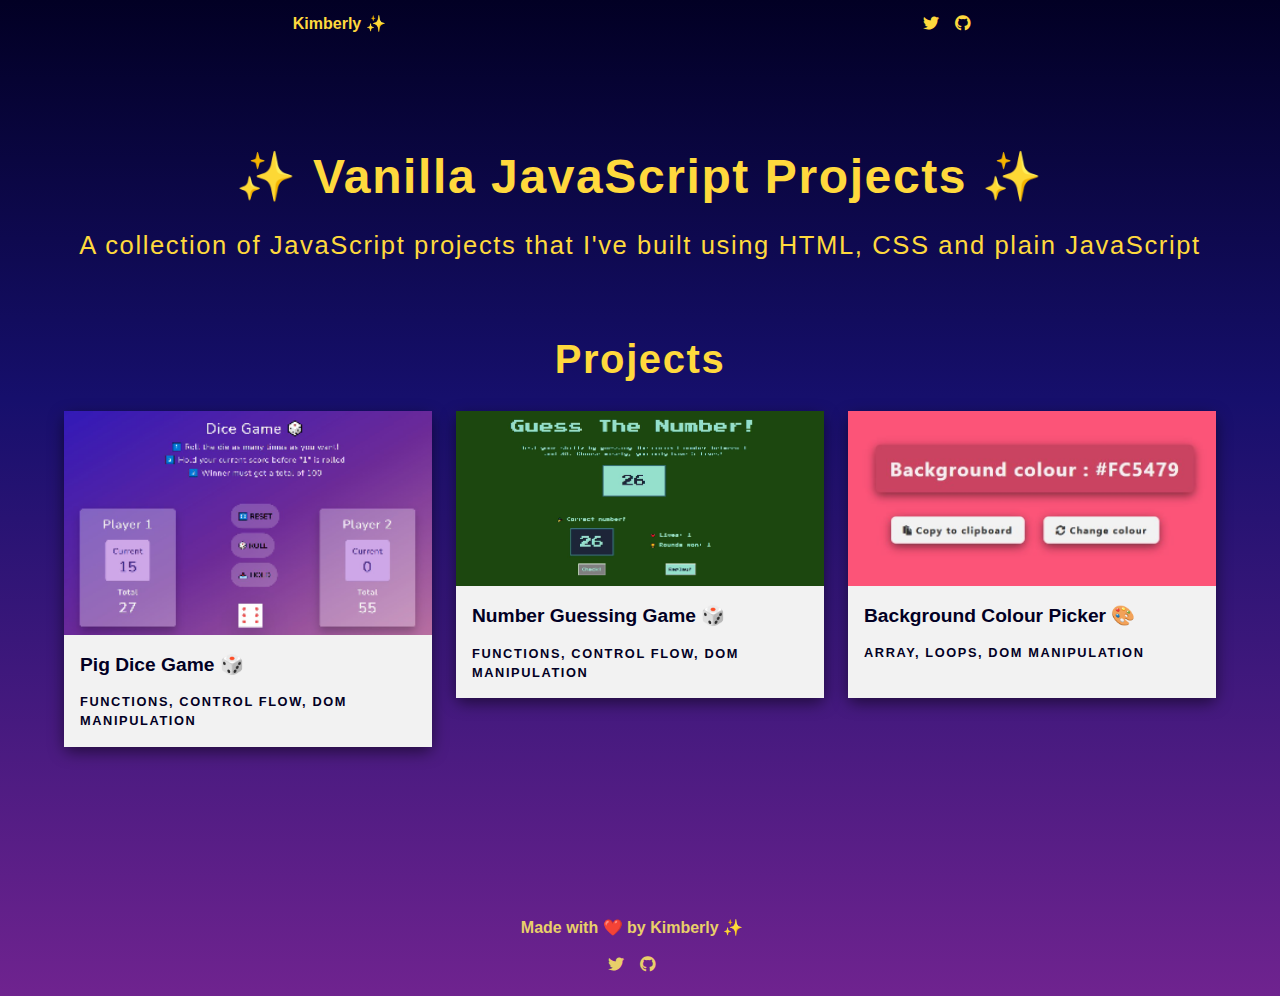
==== index.html @ 95ed599a "Update nav bar" ====
<!DOCTYPE html>
<html lang="en">
  <head>
    <meta charset="UTF-8" />
    <meta
      name="viewport"
      content="width=device-width, initial-scale=1.0, maximum-scale=1, user-scalable=no"
    />
    <meta name="mobile-web-app-capable" content="yes" />
    <meta name="apple-mobile-web-app-capable" content="yes" />
    <meta
      name="apple-mobile-web-app-status-bar-style"
      content="black-translucent"
    />
    <meta property="og:title" content="Vanilla JavaScript Projects ✨" />
    <meta
      property="og:description"
      content="A collection of JavaScript projects that I've built using HTML, CSS and plain JavaScript"
    />
    <meta property="og:url" content="https://vanillajs-only.netlify.app/" />
    <meta property="og:image" content="" />
    <meta property="og:type" content="website" />
    <meta property="og:site_name" content="Vanilla JavaScript Projects" />
    <meta name="twitter:card" content="summary" />
    <meta name="twitter:site" content="@kimberlywanst" />
    <meta name="twitter:creator" content="@kimberlywanst" />
    <link
      rel="apple-touch-icon"
      sizes="180x180"
      href="../00-assets/images/favicon/apple-touch-icon.png"
    />
    <link
      rel="icon"
      type="image/png"
      sizes="32x32"
      href="../00-assets/images/favicon/favicon-32x32.png"
    />
    <link
      rel="icon"
      type="image/png"
      sizes="16x16"
      href="../00-assets/images/favicon/favicon-16x16.png"
    />
    <link rel="stylesheet" href="00-assets/style.css" />
    <link
      rel="stylesheet"
      href="https://cdnjs.cloudflare.com/ajax/libs/font-awesome/5.15.1/css/all.min.css"
    />
    <title>Vanilla JavaScript Projects</title>
  </head>
  <body>
    <header>
      <nav>
        <ul class="nav-left">
          <li>
            Kimberly
            <span role="img" aria-label="sparkles">✨</span>
          </li>
        </ul>
        <ul class="nav-right">
          <li>
            <a href="https://twitter.com/kimberlywanst" target="_blank"
              ><span class="fab fa-twitter" aria-hidden="true"></span
            ></a>
          </li>
          <li>
            <a href="https://github.com/kimberlywanst" target="_blank"
              ><span class="fab fa-github" aria-hidden="true"></span
            ></a>
          </li>
        </ul>
      </nav>
    </header>

    <main>
      <section>
        <h1>✨ Vanilla JavaScript Projects ✨</h1>
        <p>
          A collection of JavaScript projects that I've built using HTML, CSS
          and plain JavaScript
        </p>
      </section>

      <section>
        <h2>Projects</h2>
        <ul class="project-list">
          <li class="project-item">
            <a href="/05-pig-dice-game/">
              <figure>
                <img
                  src="00-assets/images/projects/05-pig-dice-game.png"
                  alt="Pig Dice Game"
                />
                <figcaption>
                  <div class="project-item-title">Pig Dice Game 🎲</div>
                  <div class="project-item-content">
                    Functions, control flow, DOM manipulation
                  </div>
                </figcaption>
              </figure>
            </a>
          </li>

          <li class="project-item">
            <a href="02-number-guessing-game/">
              <figure>
                <img
                  src="00-assets/images/projects/02-number-guessing-game.png"
                  alt="Number Guessing Game"
                />
                <figcaption>
                  <div class="project-item-title">Number Guessing Game 🎲</div>
                  <div class="project-item-content">
                    Functions, control flow, DOM manipulation
                  </div>
                </figcaption>
              </figure>
            </a>
          </li>

          <li class="project-item">
            <a href="/01-background-colour-picker/">
              <figure>
                <img
                  src="00-assets/images/projects/01-background-colour-picker.png"
                  alt="Background Colour Picker"
                />
                <figcaption>
                  <div class="project-item-title">
                    Background Colour Picker 🎨
                  </div>
                  <div class="project-item-content">
                    Array, loops, DOM manipulation
                  </div>
                </figcaption>
              </figure>
            </a>
          </li>
        </ul>
      </section>
    </main>

    <footer>
      <nav>
        <ul class="about">
          <li>
            Made with <span role="img" aria-label="heart">❤️</span> by Kimberly
            <span role="img" aria-label="sparkles">✨</span>
          </li>
        </ul>
        <ul class="social">
          <li>
            <a href="https://twitter.com/kimberlywanst" target="_blank"
              ><span class="fab fa-twitter" aria-hidden="true"></span
            ></a>
          </li>
          <li>
            <a href="https://github.com/kimberlywanst" target="_blank"
              ><span class="fab fa-github" aria-hidden="true"></span
            ></a>
          </li>
        </ul>
      </nav>
    </footer>
  </body>
</html>
---- 00-assets/style.css ----
* {
  margin: 0;
  padding: 0;
  box-sizing: border-box;
}

body {
  /* Set 1rem = 10px */
  font-size: 62.5%;
  font-family: "Segoe UI", Tahoma, Geneva, Verdana, sans-serif;
  background: rgb(2, 0, 36);
  background: linear-gradient(
    180deg,
    rgba(2, 0, 36, 1) 0%,
    rgba(22, 15, 108, 1) 40%,
    rgba(111, 35, 143, 1) 100%
  );
  color: #ffd93d;
  line-height: 1.5;
  padding: 0 2rem;
}

ul {
  list-style: none;
}

a {
  color: #ffd93d;
  text-decoration: none;
}

h1,
h2,
p {
  text-align: center;
  letter-spacing: 0.1rem;
  line-height: 1;
  padding-bottom: 2rem;
}

h1 {
  font-size: 3rem;
}

h2 {
  font-size: 2.5rem;
}

p {
  font-size: 1.6rem;
}

/*
=========
 Main
=========
*/

main {
  min-height: calc(100vh - 3rem);
  display: flex;
  flex-direction: column;
  justify-content: center;
  align-items: center;
  flex-grow: 1;
  padding: 4.5rem 0;
}

main section {
  padding: 0 2rem;
  margin-bottom: 3rem;
}

main .project-list {
  width: 90vw;
  max-width: 1170px;
  display: grid;
  grid-template-columns: repeat(auto-fill, minmax(300px, 1fr));
  grid-gap: 1.5rem;
}

main .project-item figure {
  border-radius: 0.5rem;
  box-shadow: 0 5px 15px rgba(0, 0, 0, 0.5);
  transition: all 0.3s linear;
}

main .project-item a:hover figure {
  transform: scale(1.05);
}

main .project-item img {
  display: block;
  object-fit: fit;
  width: 100%;
  height: 100%;
}

main .project-item figcaption {
  min-height: 7rem;
  background: #f2f2f2;
  color: #020024;
  padding: 1rem;
}

main .project-item .project-item-title {
  font-size: 1.2rem;
  font-weight: 700;
  padding-bottom: 0.8rem;
}

main .project-item .project-item-content {
  font-size: 0.8rem;
  font-weight: 600;
  text-transform: uppercase;
  letter-spacing: 0.1rem;
}

/*
=================
 Header & footer
=================
*/

nav {
  font-family: "Segoe UI", Tahoma, Geneva, Verdana, sans-serif;
  background: var(--background-color);
  height: 3rem;
  align-items: center;
  padding: 1rem 0;
}

nav li {
  color: var(--font-color);
  font-size: 1rem;
  font-weight: 700;
  margin-right: 1rem;
}

nav li a:hover {
  opacity: 0.8;
}

header nav {
  align-items: center;
  display: flex;
  justify-content: space-around;
}

header nav ul {
  display: flex;
  /* justify-content: space-around; */
}

footer nav {
  height: 6rem;
  display: flex;
  flex-direction: column;
}

footer nav .about,
footer nav .social {
  display: flex;
  padding-bottom: 0.8rem;
}

footer nav .about,
footer nav .social a {
  color: #e9cf69;
}

@media screen and (max-width: 900px) {
  nav {
    justify-content: space-between;
    padding: 0 1rem;
  }
}

@media screen and (max-width: 600px) {
  h1 {
    font-size: 2.5rem;
  }

  h2 {
    font-size: 2rem;
  }

  p {
    font-size: 1.5rem;
  }

  nav {
    padding: 0;
  }

  footer nav {
    flex-direction: column;
    padding-bottom: 1rem;
  }
}
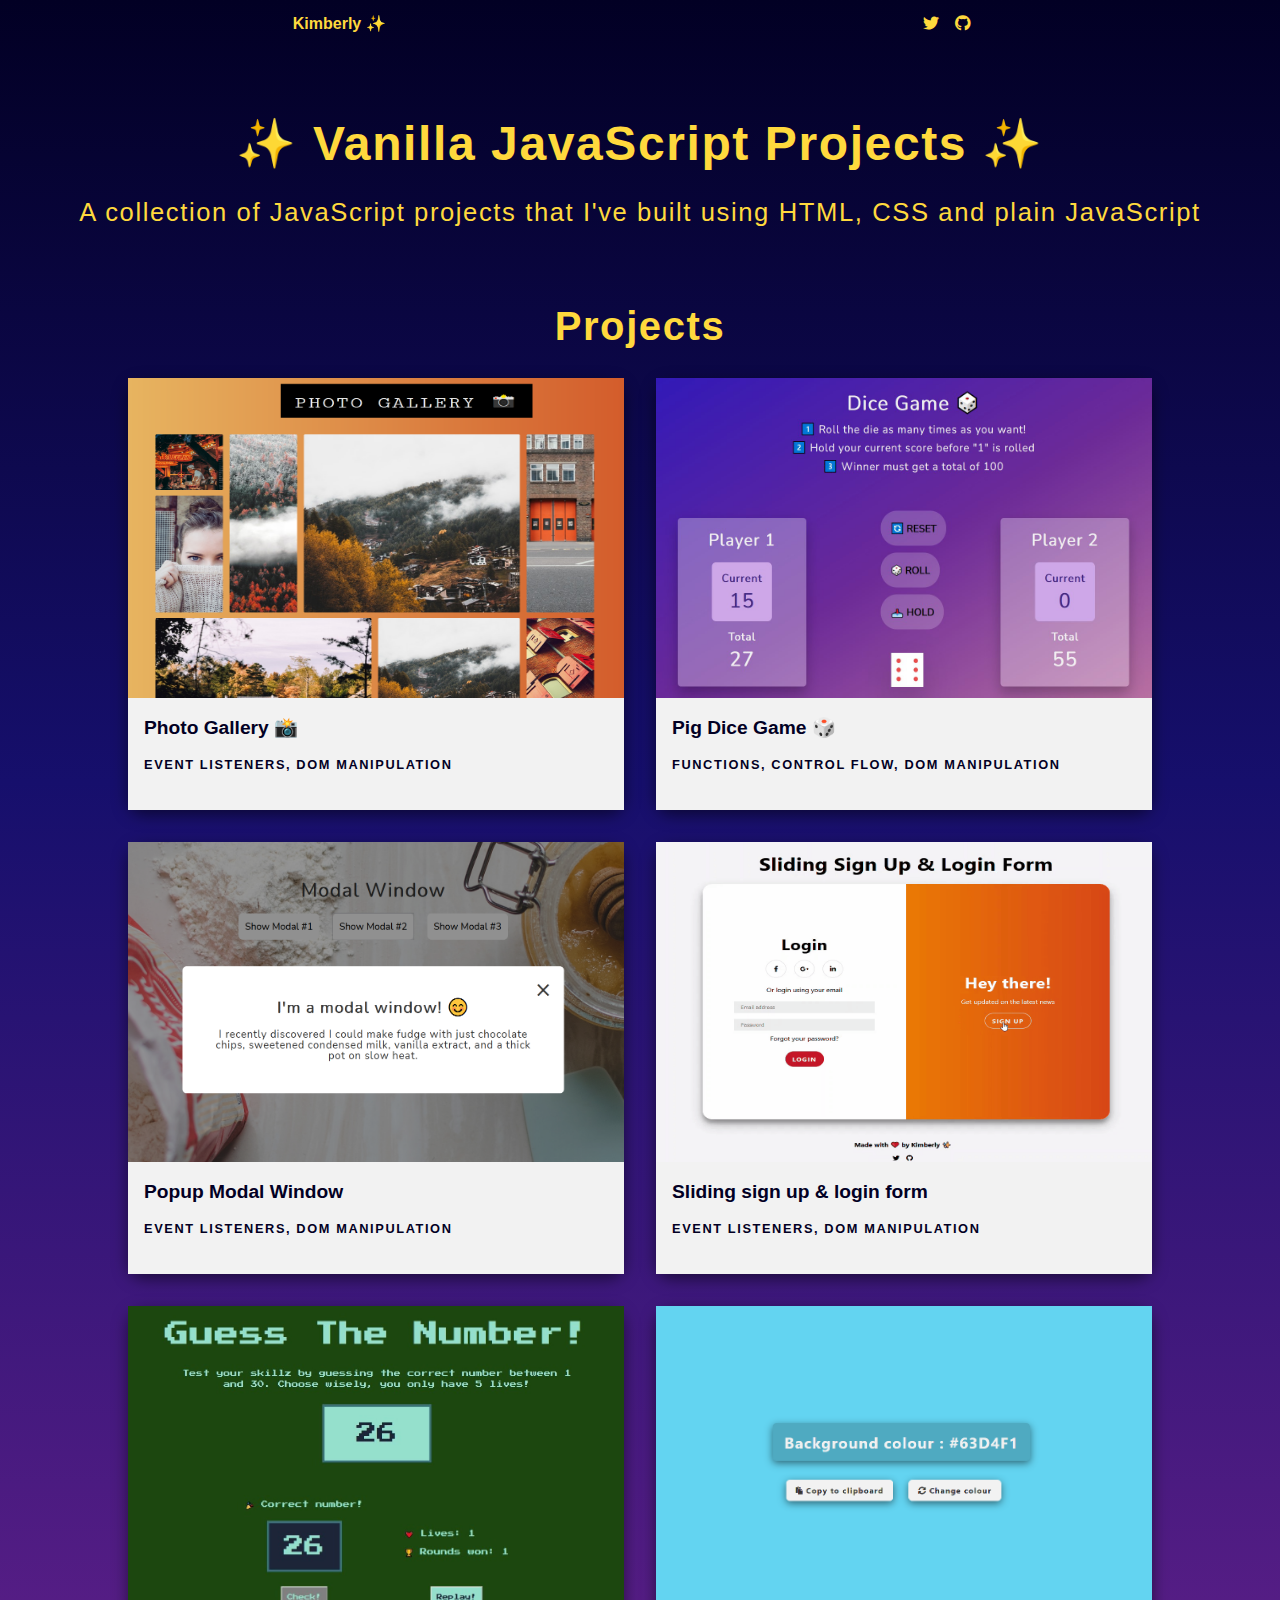
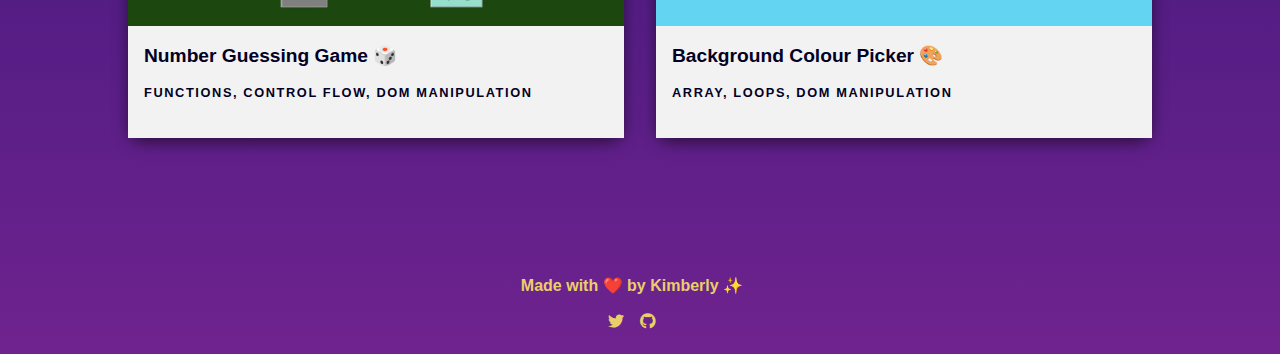
==== commit b1e9d444: "Add projects to showcase ✨" ====
--- a/index.html
+++ b/index.html
@@ -85,10 +85,27 @@
         <h2>Projects</h2>
         <ul class="project-list">
           <li class="project-item">
+            <a href="/06-photo-gallery/">
+              <figure>
+                <img
+                  src="00-assets/images/projects/markdown/06-photo-gallery.png"
+                  alt="Photo Gallery"
+                />
+                <figcaption>
+                  <div class="project-item-title">Photo Gallery 📸</div>
+                  <div class="project-item-content">
+                    Event listeners, DOM manipulation
+                  </div>
+                </figcaption>
+              </figure>
+            </a>
+          </li>
+
+          <li class="project-item">
             <a href="/05-pig-dice-game/">
               <figure>
                 <img
-                  src="00-assets/images/projects/05-pig-dice-game.png"
+                  src="00-assets/images/projects/markdown/05-pig-dice-game.png"
                   alt="Pig Dice Game"
                 />
                 <figcaption>
@@ -102,10 +119,46 @@
           </li>
 
           <li class="project-item">
+            <a href="/04-popup-modal-window">
+              <figure>
+                <img
+                  src="00-assets/images/projects/markdown/04-popup-modal-window.png"
+                  alt="Popup modal window"
+                />
+                <figcaption>
+                  <div class="project-item-title">Popup Modal Window</div>
+                  <div class="project-item-content">
+                    Event listeners, DOM manipulation
+                  </div>
+                </figcaption>
+              </figure>
+            </a>
+          </li>
+
+          <li class="project-item">
+            <a href="/03-sliding-sign-up-login-form">
+              <figure>
+                <img
+                  src="00-assets/images/projects/markdown/03-sliding-sign-up-login-form.gif"
+                  alt="Sliding Dual Form"
+                />
+                <figcaption>
+                  <div class="project-item-title">
+                    Sliding sign up & login form
+                  </div>
+                  <div class="project-item-content">
+                    Event listeners, DOM manipulation
+                  </div>
+                </figcaption>
+              </figure>
+            </a>
+          </li>
+
+          <li class="project-item">
             <a href="02-number-guessing-game/">
               <figure>
                 <img
-                  src="00-assets/images/projects/02-number-guessing-game.png"
+                  src="00-assets/images/projects/markdown/02-number-guessing-game.jpg"
                   alt="Number Guessing Game"
                 />
                 <figcaption>
@@ -122,7 +175,7 @@
             <a href="/01-background-colour-picker/">
               <figure>
                 <img
-                  src="00-assets/images/projects/01-background-colour-picker.png"
+                  src="00-assets/images/projects/markdown/01-background-colour-picker.png"
                   alt="Background Colour Picker"
                 />
                 <figcaption>
--- a/00-assets/style.css
+++ b/00-assets/style.css
@@ -57,7 +57,7 @@
 */
 
 main {
-  min-height: calc(100vh - 3rem);
+  min-height: calc(100vh - 10rem);
   display: flex;
   flex-direction: column;
   justify-content: center;
@@ -72,15 +72,18 @@
 }
 
 main .project-list {
-  width: 90vw;
-  max-width: 1170px;
+  width: 80vw;
+  max-width: 120rem;
   display: grid;
-  grid-template-columns: repeat(auto-fill, minmax(300px, 1fr));
-  grid-gap: 1.5rem;
+  grid-template-columns: repeat(auto-fit, minmax(25rem, 1fr));
+  /* grid-auto-rows: 30rem; */
+  grid-gap: 2rem;
 }
 
 main .project-item figure {
-  border-radius: 0.5rem;
+  display: grid;
+  grid-template-rows: 20rem 1fr;
+  border-radius: 1rem;
   box-shadow: 0 5px 15px rgba(0, 0, 0, 0.5);
   transition: all 0.3s linear;
 }
@@ -149,7 +152,6 @@
 
 header nav ul {
   display: flex;
-  /* justify-content: space-around; */
 }
 
 footer nav {
@@ -174,6 +176,10 @@
     justify-content: space-between;
     padding: 0 1rem;
   }
+
+  main .project-list {
+    width: 90vw;
+  }
 }
 
 @media screen and (max-width: 600px) {
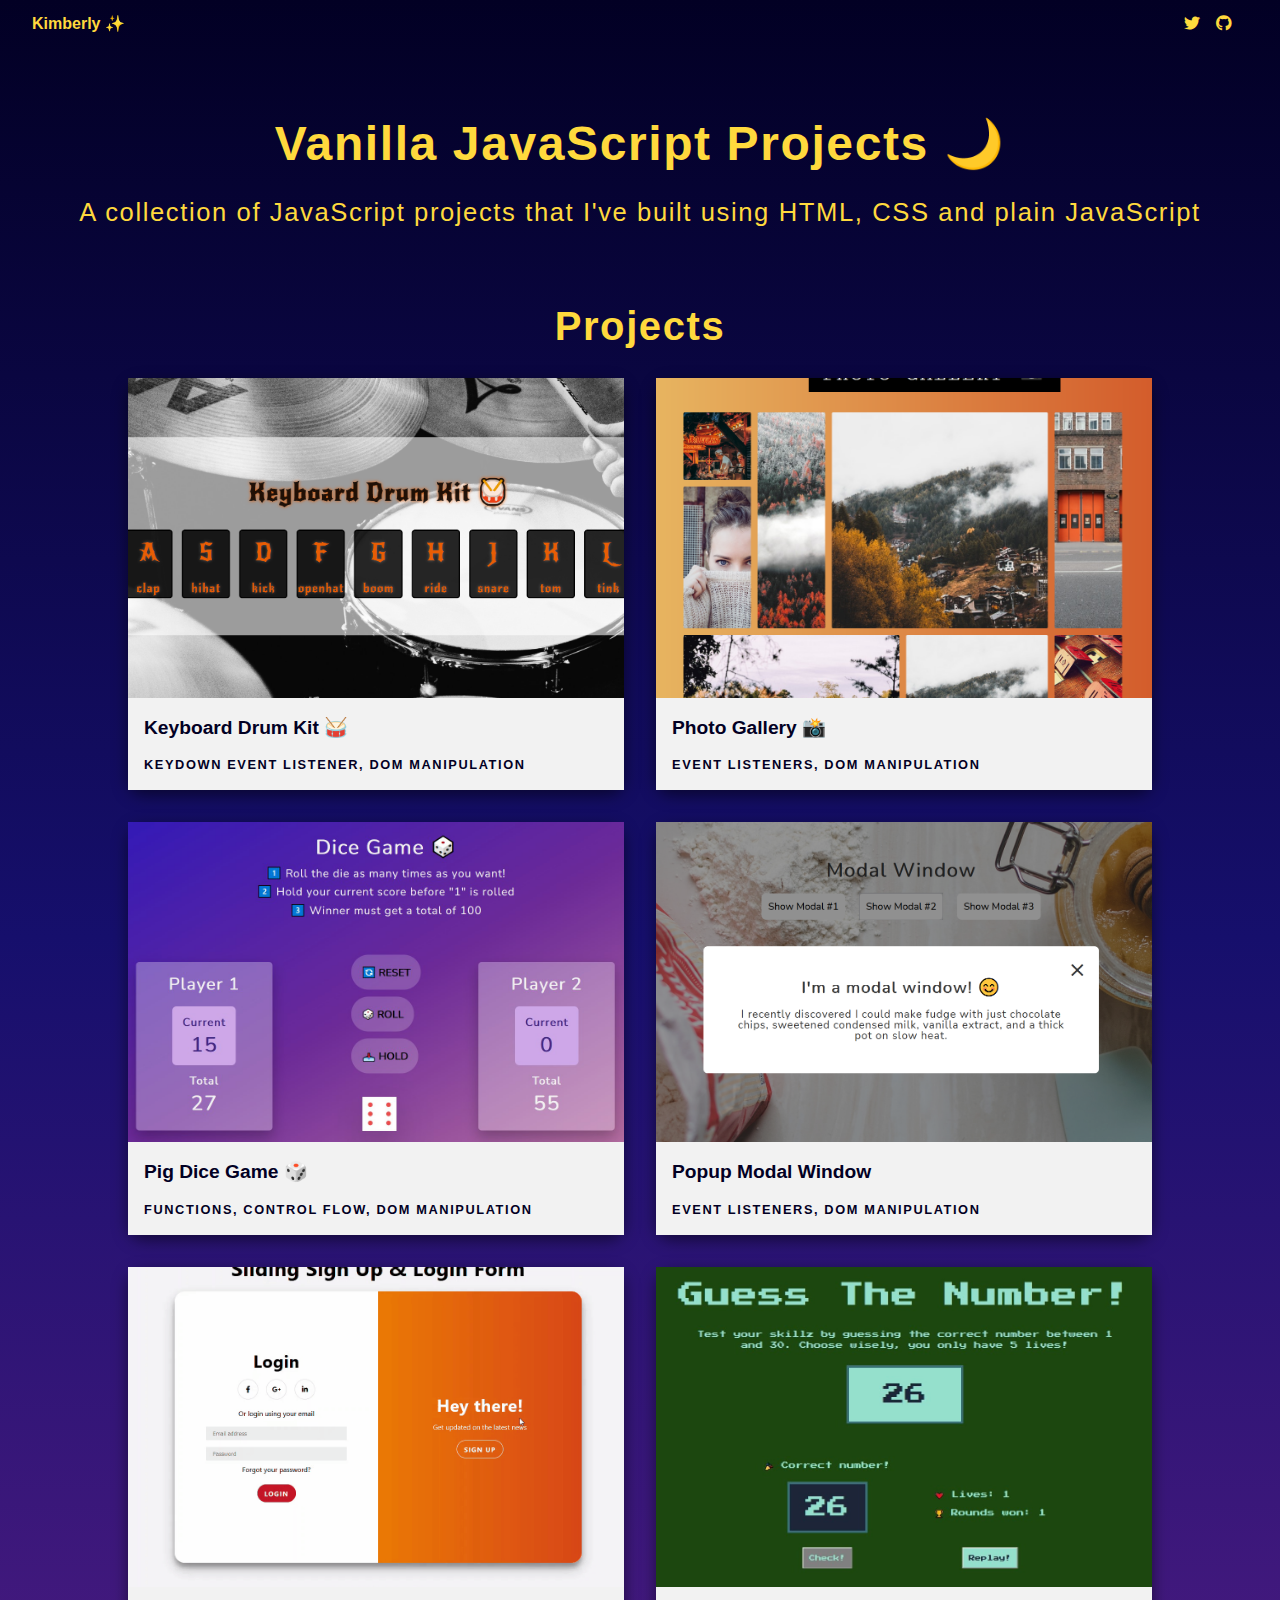
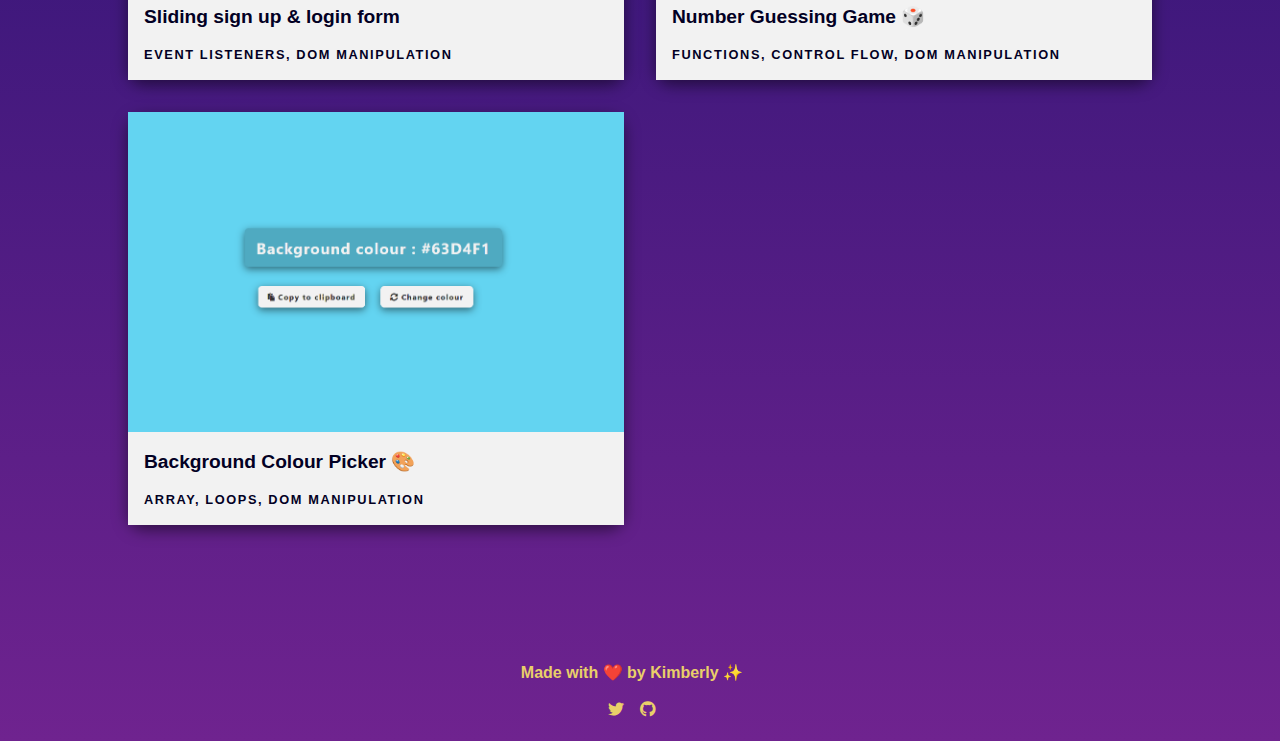
==== commit 3c076b9c: "Update grid layout for mobile" ====
--- a/index.html
+++ b/index.html
@@ -74,7 +74,7 @@
 
     <main>
       <section>
-        <h1>✨ Vanilla JavaScript Projects ✨</h1>
+        <h1>Vanilla JavaScript Projects 🌙</h1>
         <p>
           A collection of JavaScript projects that I've built using HTML, CSS
           and plain JavaScript
@@ -85,6 +85,23 @@
         <h2>Projects</h2>
         <ul class="project-list">
           <li class="project-item">
+            <a href="/07-keyboard-drum-kit/">
+              <figure>
+                <img
+                  src="00-assets/images/projects/markdown/07-keyboard-drum-kit.png"
+                  alt="Keyboard Drum Kit"
+                />
+                <figcaption>
+                  <div class="project-item-title">Keyboard Drum Kit 🥁</div>
+                  <div class="project-item-content">
+                    Keydown event listener, DOM manipulation
+                  </div>
+                </figcaption>
+              </figure>
+            </a>
+          </li>
+
+          <li class="project-item">
             <a href="/06-photo-gallery/">
               <figure>
                 <img
--- a/00-assets/style.css
+++ b/00-assets/style.css
@@ -75,8 +75,8 @@
   width: 80vw;
   max-width: 120rem;
   display: grid;
-  grid-template-columns: repeat(auto-fit, minmax(25rem, 1fr));
-  /* grid-auto-rows: 30rem; */
+  grid-template-columns: repeat(auto-fit, minmax(min(23rem, 100%), 1fr));
+  grid-template-rows: repeat(auto-fill, minmax(min(20rem, 100%), 1fr));
   grid-gap: 2rem;
 }
 
@@ -94,13 +94,13 @@
 
 main .project-item img {
   display: block;
-  object-fit: fit;
+  object-fit: cover;
   width: 100%;
   height: 100%;
 }
 
 main .project-item figcaption {
-  min-height: 7rem;
+  /* min-height: 7rem; */
   background: #f2f2f2;
   color: #020024;
   padding: 1rem;
@@ -147,7 +147,7 @@
 header nav {
   align-items: center;
   display: flex;
-  justify-content: space-around;
+  justify-content: space-between;
 }
 
 header nav ul {
@@ -174,28 +174,40 @@
 @media screen and (max-width: 900px) {
   nav {
     justify-content: space-between;
+    padding: 1rem 0 2rem;
+  }
+
+  main {
     padding: 0 1rem;
   }
 
+  main section {
+    padding: 0;
+    margin-bottom: 1.5rem;
+  }
+
+  main .project-list {
+    grid-template-columns: repeat(auto-fit, minmax(min(18rem, 100%), 1fr));
+    grid-template-rows: repeat(auto-fill, minmax(min(8rem, 100%), 1fr));
+  }
+}
+
+@media screen and (max-width: 600px) {
   main .project-list {
     width: 90vw;
   }
-}
-
-@media screen and (max-width: 600px) {
+
   h1 {
-    font-size: 2.5rem;
+    font-size: 2rem;
   }
 
   h2 {
-    font-size: 2rem;
+    font-size: 1.8rem;
   }
 
   p {
-    font-size: 1.5rem;
-  }
-
-  nav {
+    font-size: 1.3rem;
+    line-height: 1.2;
     padding: 0;
   }
 
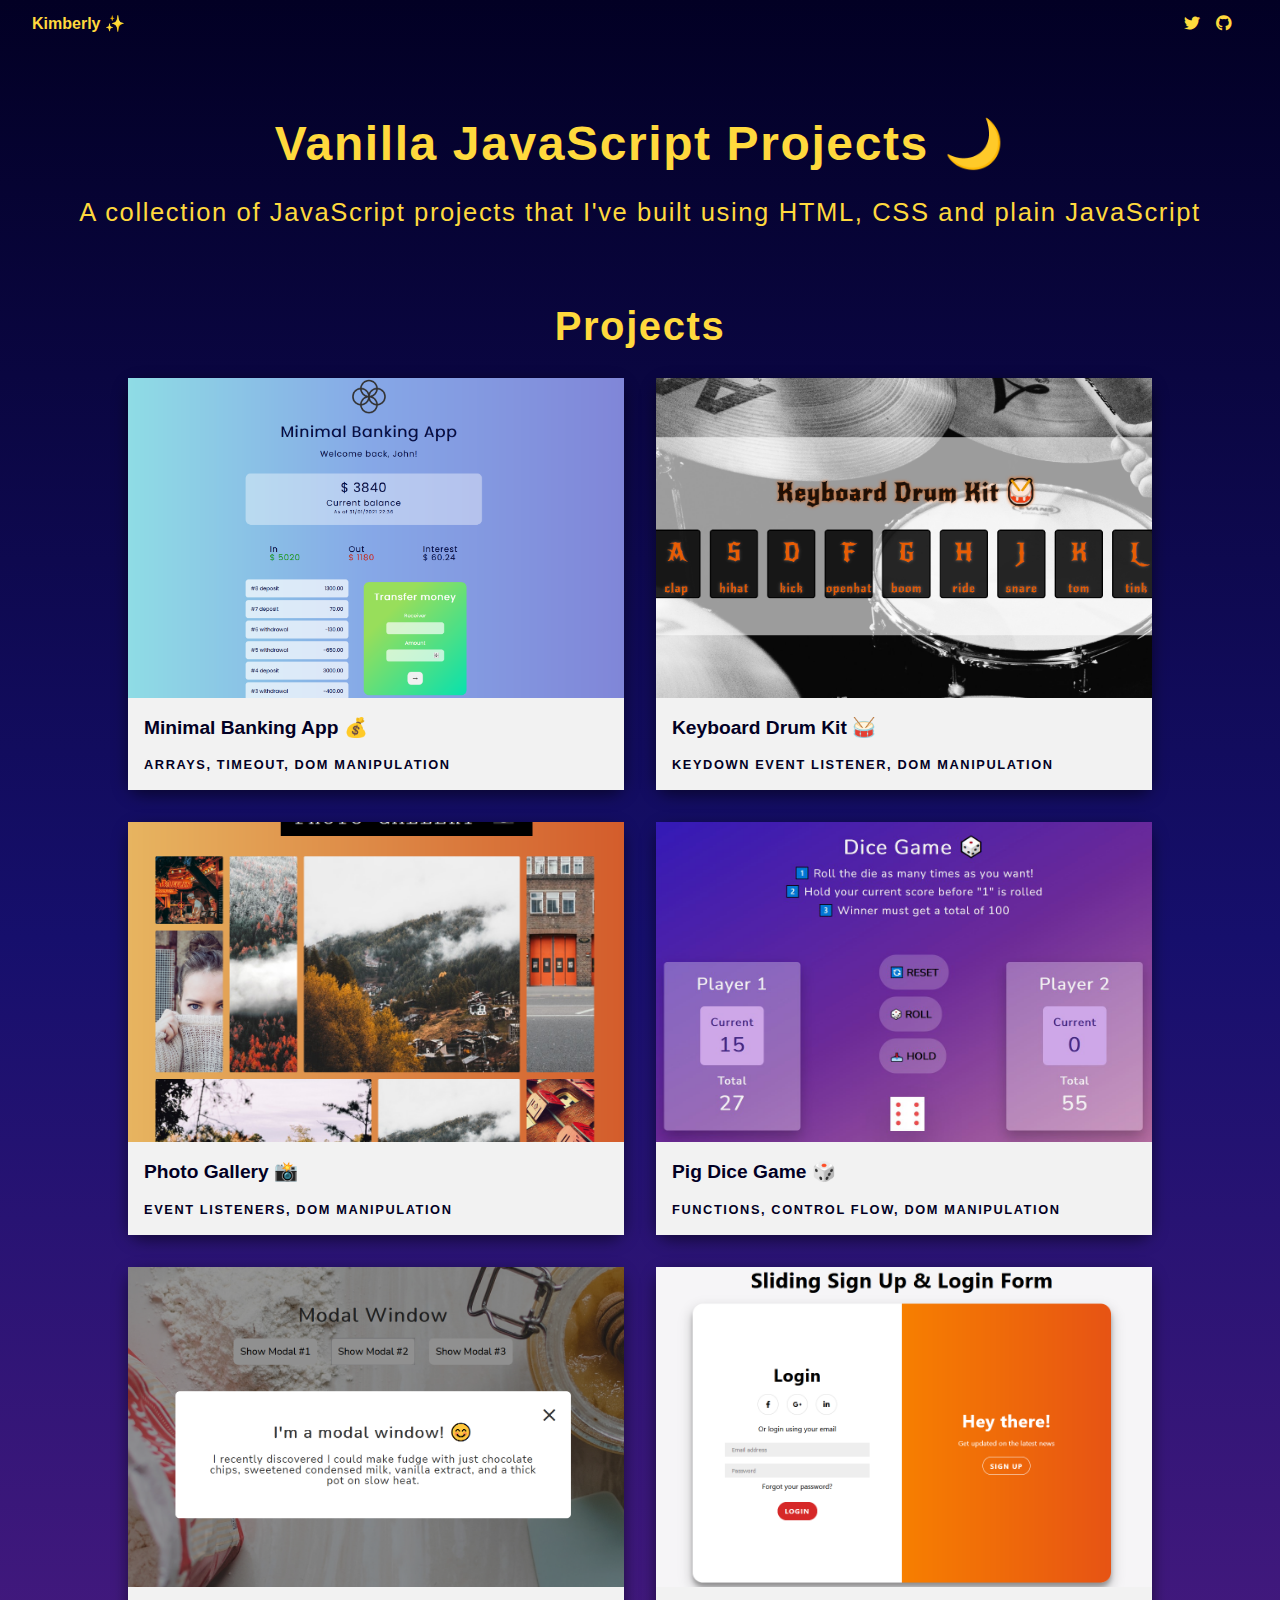
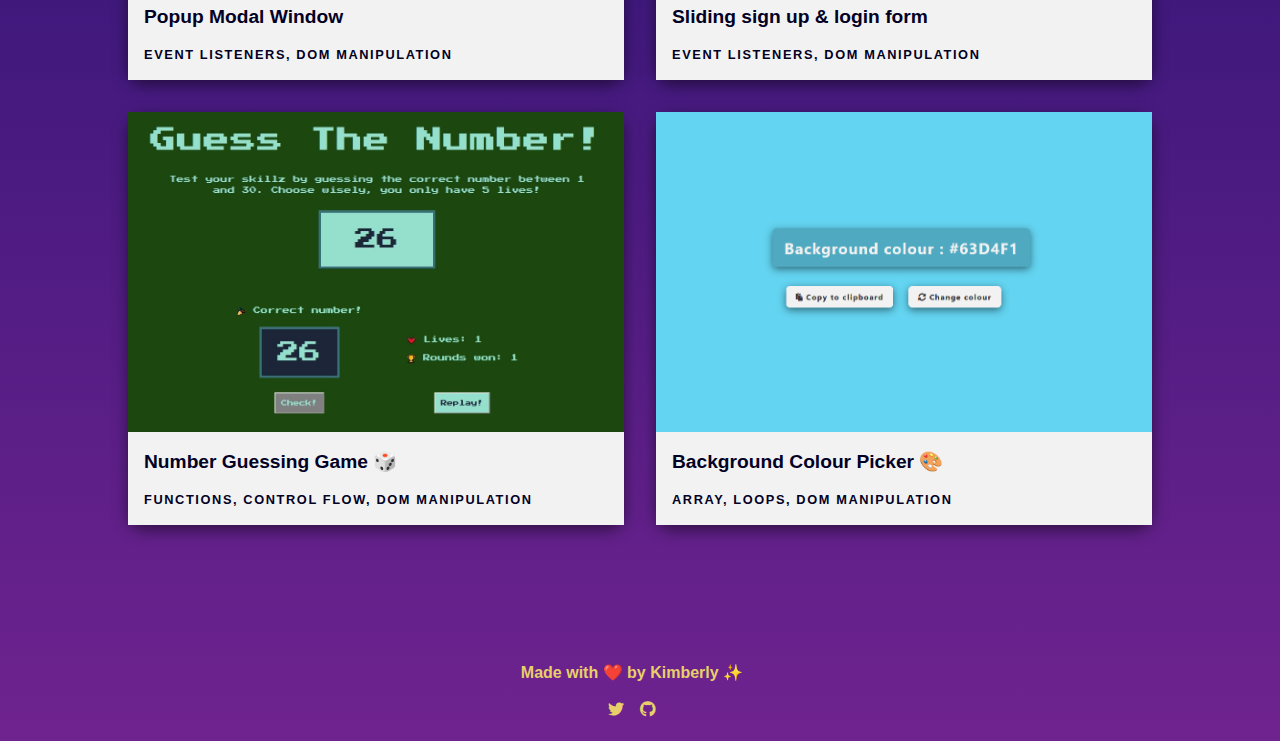
==== commit 695be18a: "Complete Project #8: Minimal Banking App 💰" ====
--- a/index.html
+++ b/index.html
@@ -85,6 +85,23 @@
         <h2>Projects</h2>
         <ul class="project-list">
           <li class="project-item">
+            <a href="/08-minimal-banking-app/">
+              <figure>
+                <img
+                  src="00-assets/images/projects/markdown/08-minimal-banking-app.png"
+                  alt="Minimal Banking App"
+                />
+                <figcaption>
+                  <div class="project-item-title">Minimal Banking App 💰</div>
+                  <div class="project-item-content">
+                    Arrays, timeout, DOM manipulation
+                  </div>
+                </figcaption>
+              </figure>
+            </a>
+          </li>
+
+          <li class="project-item">
             <a href="/07-keyboard-drum-kit/">
               <figure>
                 <img
@@ -156,7 +173,7 @@
             <a href="/03-sliding-sign-up-login-form">
               <figure>
                 <img
-                  src="00-assets/images/projects/markdown/03-sliding-sign-up-login-form.gif"
+                  src="00-assets/images/projects/markdown/03-sliding-sign-up-login-form.png"
                   alt="Sliding Dual Form"
                 />
                 <figcaption>
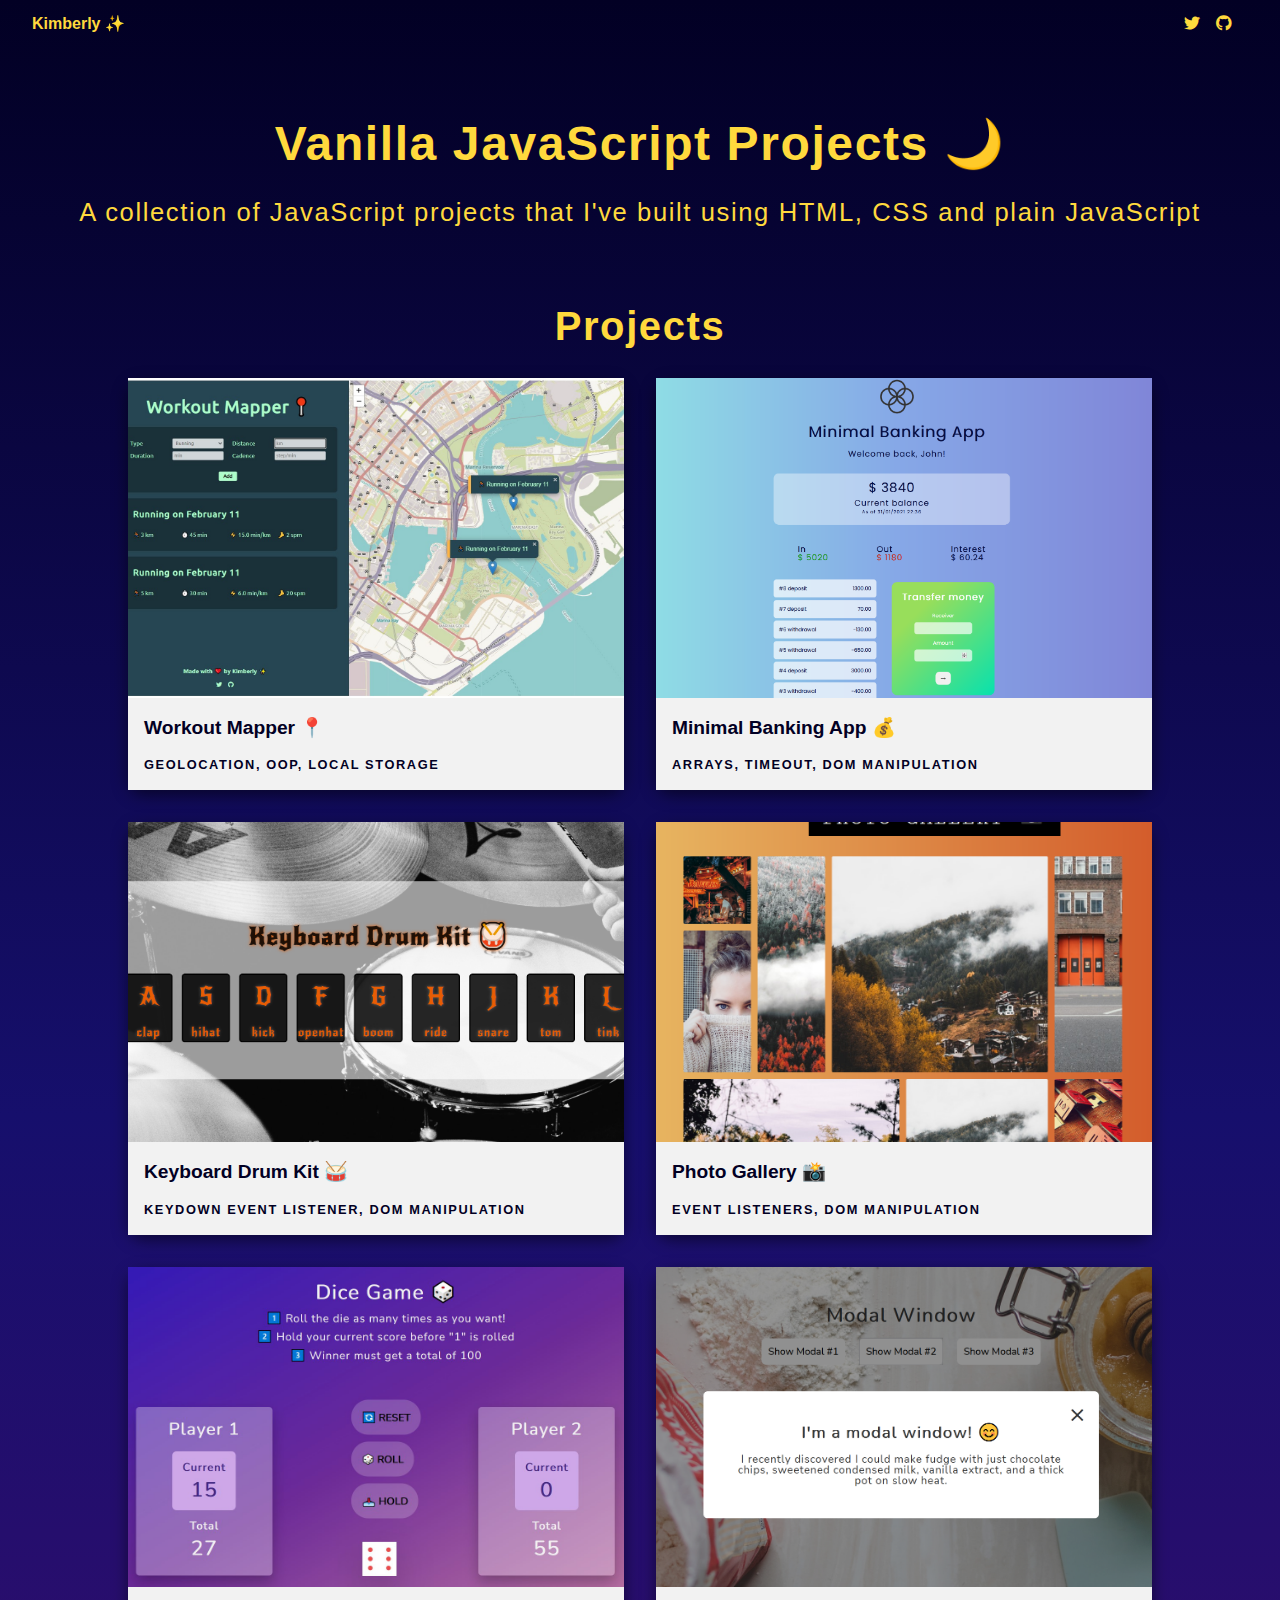
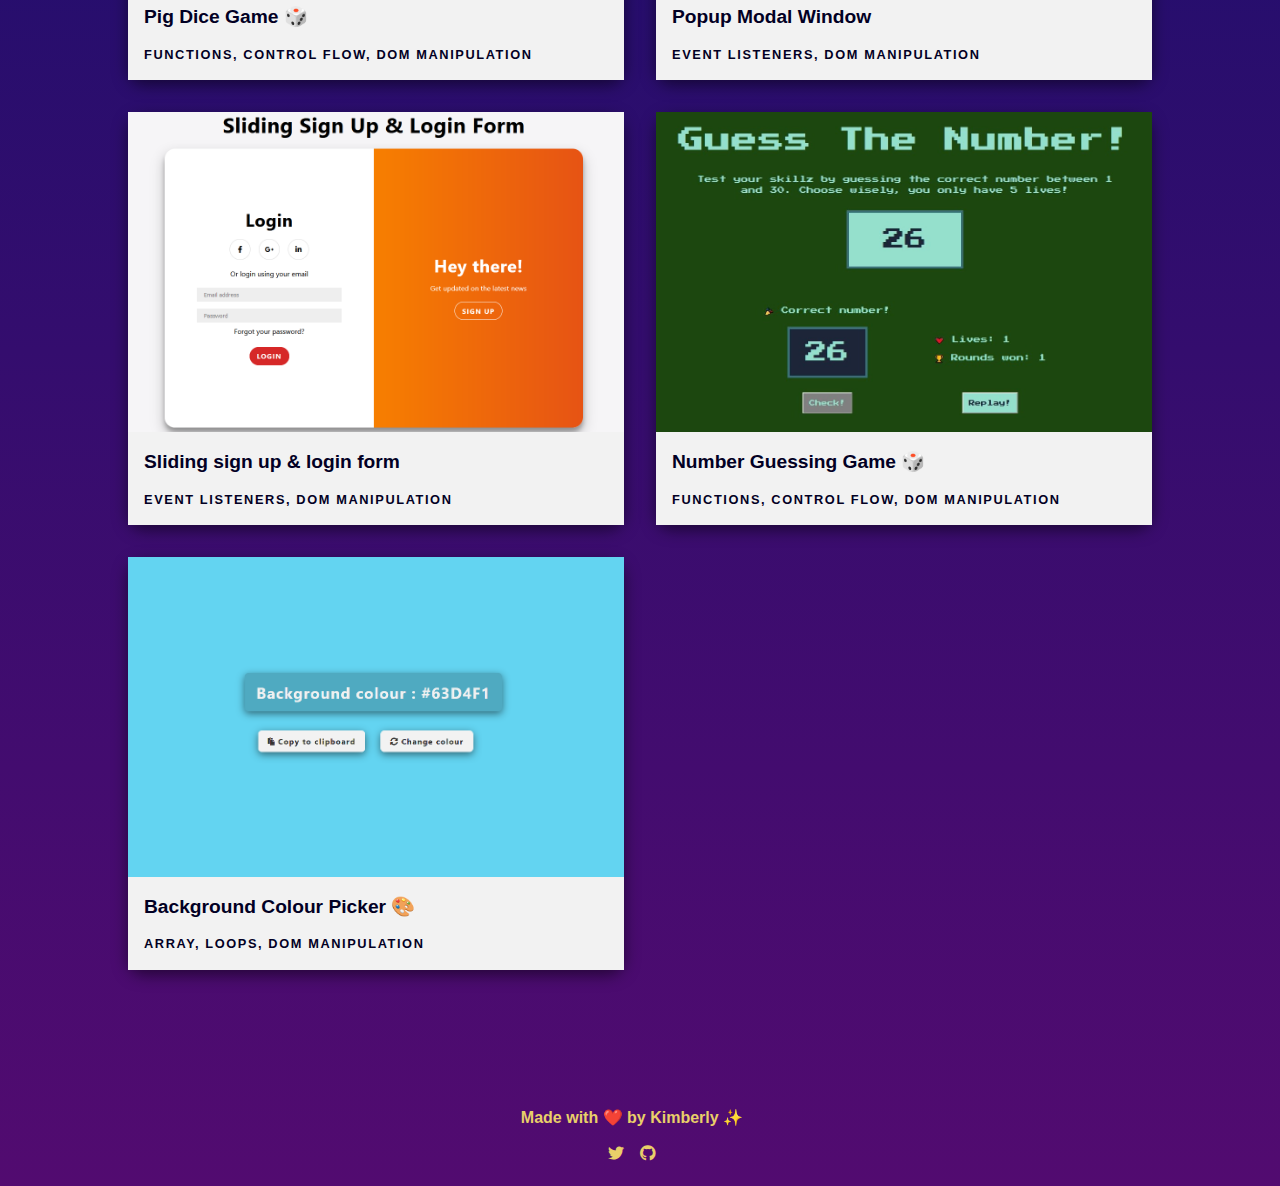
==== commit 2848f844: "Complete Project #9: Workout Mapper 📍" ====
--- a/index.html
+++ b/index.html
@@ -85,6 +85,23 @@
         <h2>Projects</h2>
         <ul class="project-list">
           <li class="project-item">
+            <a href="/09-workout-mapper/">
+              <figure>
+                <img
+                  src="00-assets/images/projects/markdown/09-workout-mapper.jpg"
+                  alt="Workout mapper"
+                />
+                <figcaption>
+                  <div class="project-item-title">Workout Mapper 📍</div>
+                  <div class="project-item-content">
+                    Geolocation, OOP, local storage
+                  </div>
+                </figcaption>
+              </figure>
+            </a>
+          </li>
+
+          <li class="project-item">
             <a href="/08-minimal-banking-app/">
               <figure>
                 <img
--- a/00-assets/style.css
+++ b/00-assets/style.css
@@ -13,7 +13,7 @@
     180deg,
     rgba(2, 0, 36, 1) 0%,
     rgba(22, 15, 108, 1) 40%,
-    rgba(111, 35, 143, 1) 100%
+    rgb(82, 11, 112) 100%
   );
   color: #ffd93d;
   line-height: 1.5;
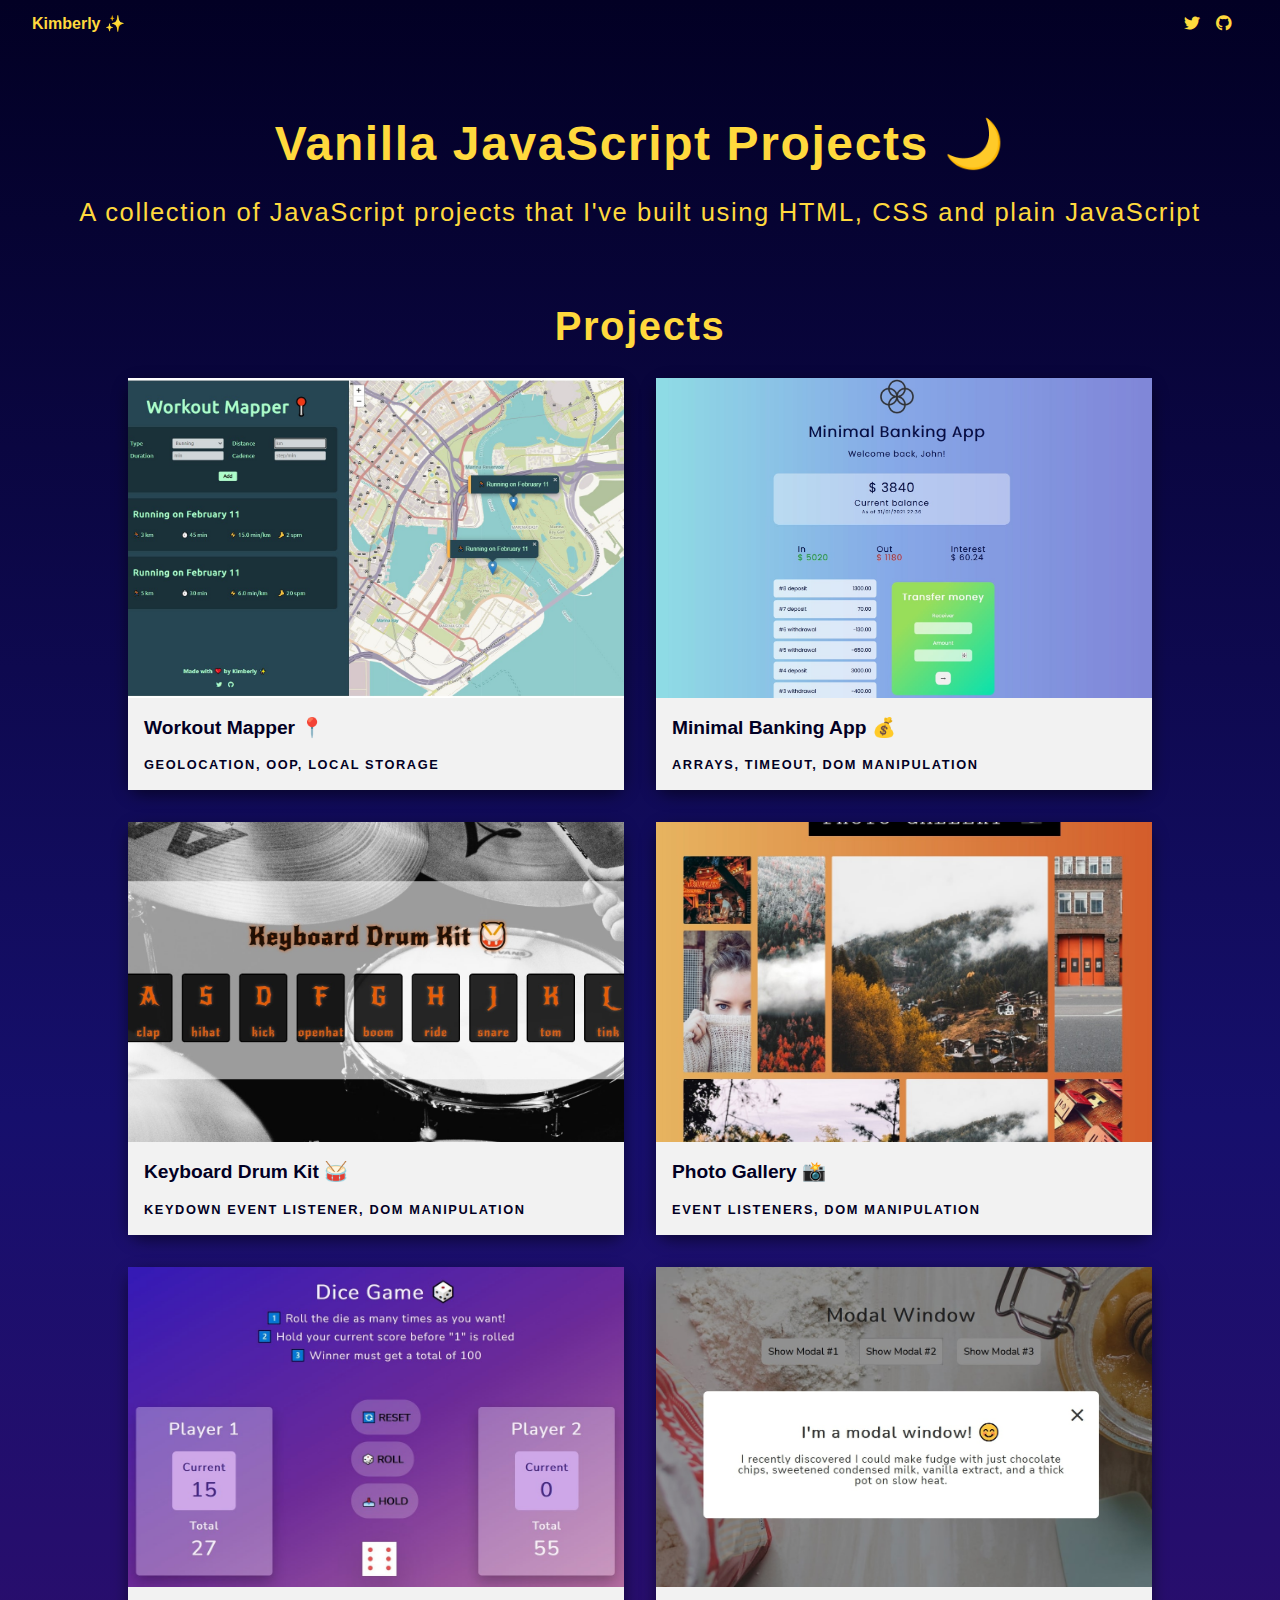
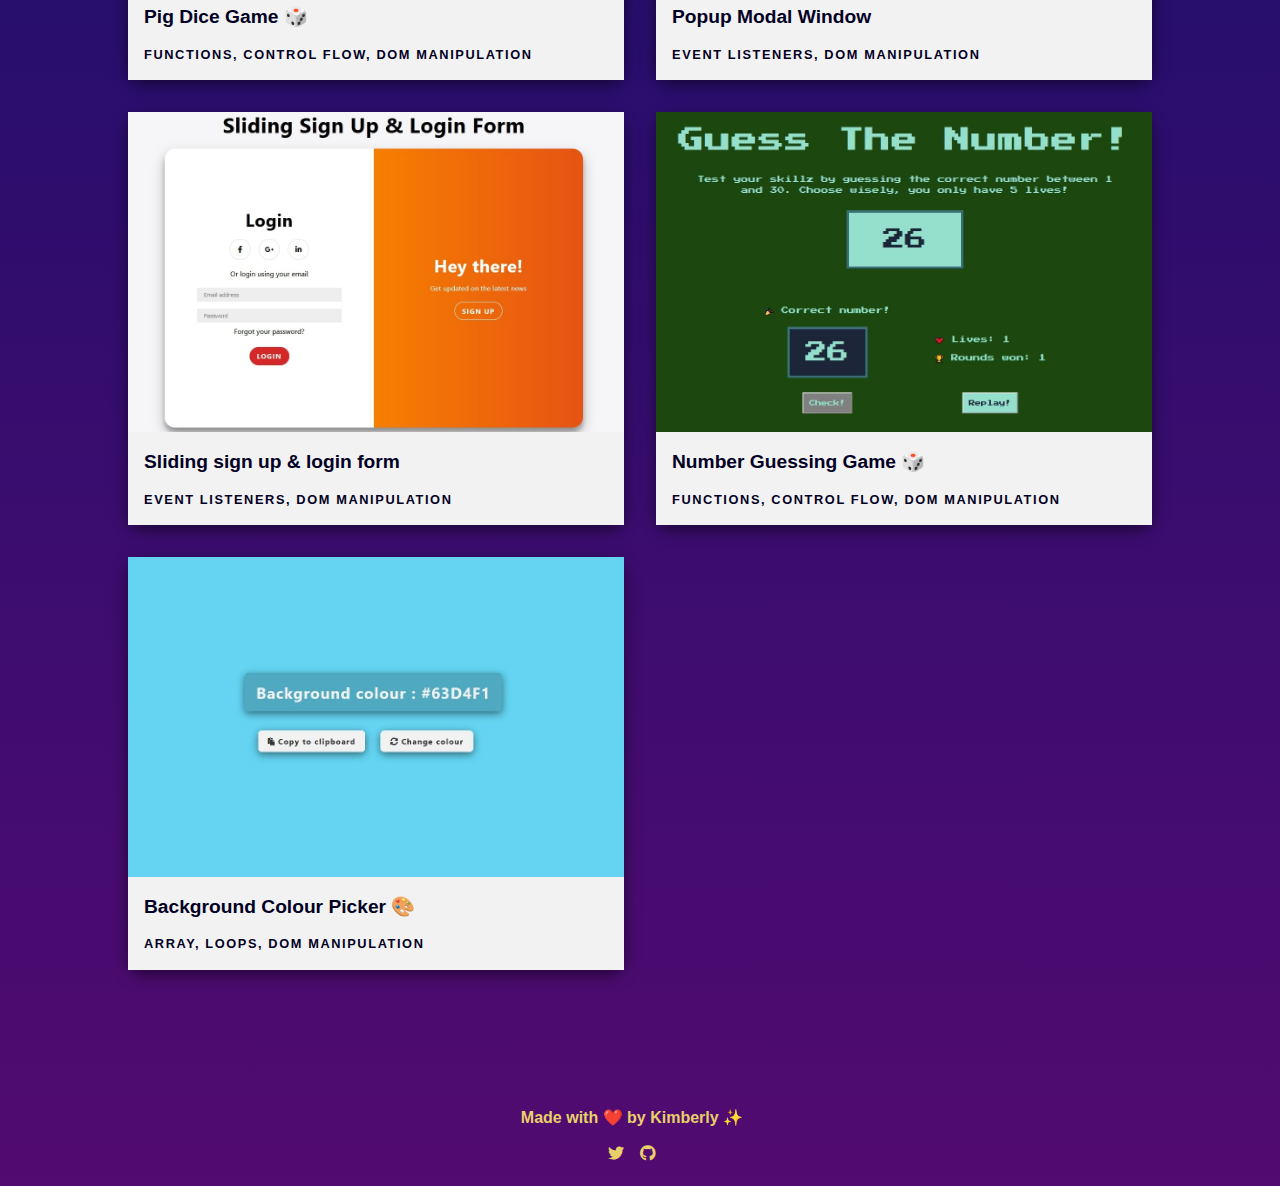
==== commit d56acd03: "Faster image loading" ====
--- a/index.html
+++ b/index.html
@@ -18,7 +18,10 @@
       content="A collection of JavaScript projects that I've built using HTML, CSS and plain JavaScript"
     />
     <meta property="og:url" content="https://vanillajs-only.netlify.app/" />
-    <meta property="og:image" content="" />
+    <meta
+      property="og:image"
+      content="https://raw.githubusercontent.com/kimberlywanst/vanilla-javascript-projects/main/00-assets/images/projects/markdown/showcase.jpg"
+    />
     <meta property="og:type" content="website" />
     <meta property="og:site_name" content="Vanilla JavaScript Projects" />
     <meta name="twitter:card" content="summary" />
@@ -105,7 +108,7 @@
             <a href="/08-minimal-banking-app/">
               <figure>
                 <img
-                  src="00-assets/images/projects/markdown/08-minimal-banking-app.png"
+                  src="00-assets/images/projects/markdown/08-minimal-banking-app.jpg"
                   alt="Minimal Banking App"
                 />
                 <figcaption>
@@ -122,7 +125,7 @@
             <a href="/07-keyboard-drum-kit/">
               <figure>
                 <img
-                  src="00-assets/images/projects/markdown/07-keyboard-drum-kit.png"
+                  src="00-assets/images/projects/markdown/07-keyboard-drum-kit.jpg"
                   alt="Keyboard Drum Kit"
                 />
                 <figcaption>
@@ -139,7 +142,7 @@
             <a href="/06-photo-gallery/">
               <figure>
                 <img
-                  src="00-assets/images/projects/markdown/06-photo-gallery.png"
+                  src="00-assets/images/projects/markdown/06-photo-gallery.jpg"
                   alt="Photo Gallery"
                 />
                 <figcaption>
@@ -156,7 +159,7 @@
             <a href="/05-pig-dice-game/">
               <figure>
                 <img
-                  src="00-assets/images/projects/markdown/05-pig-dice-game.png"
+                  src="00-assets/images/projects/markdown/05-pig-dice-game.jpg"
                   alt="Pig Dice Game"
                 />
                 <figcaption>
@@ -173,7 +176,7 @@
             <a href="/04-popup-modal-window">
               <figure>
                 <img
-                  src="00-assets/images/projects/markdown/04-popup-modal-window.png"
+                  src="00-assets/images/projects/markdown/04-popup-modal-window.jpg"
                   alt="Popup modal window"
                 />
                 <figcaption>
@@ -190,7 +193,7 @@
             <a href="/03-sliding-sign-up-login-form">
               <figure>
                 <img
-                  src="00-assets/images/projects/markdown/03-sliding-sign-up-login-form.png"
+                  src="00-assets/images/projects/markdown/03-sliding-sign-up-login-form.jpg"
                   alt="Sliding Dual Form"
                 />
                 <figcaption>
@@ -226,7 +229,7 @@
             <a href="/01-background-colour-picker/">
               <figure>
                 <img
-                  src="00-assets/images/projects/markdown/01-background-colour-picker.png"
+                  src="00-assets/images/projects/markdown/01-background-colour-picker.jpg"
                   alt="Background Colour Picker"
                 />
                 <figcaption>
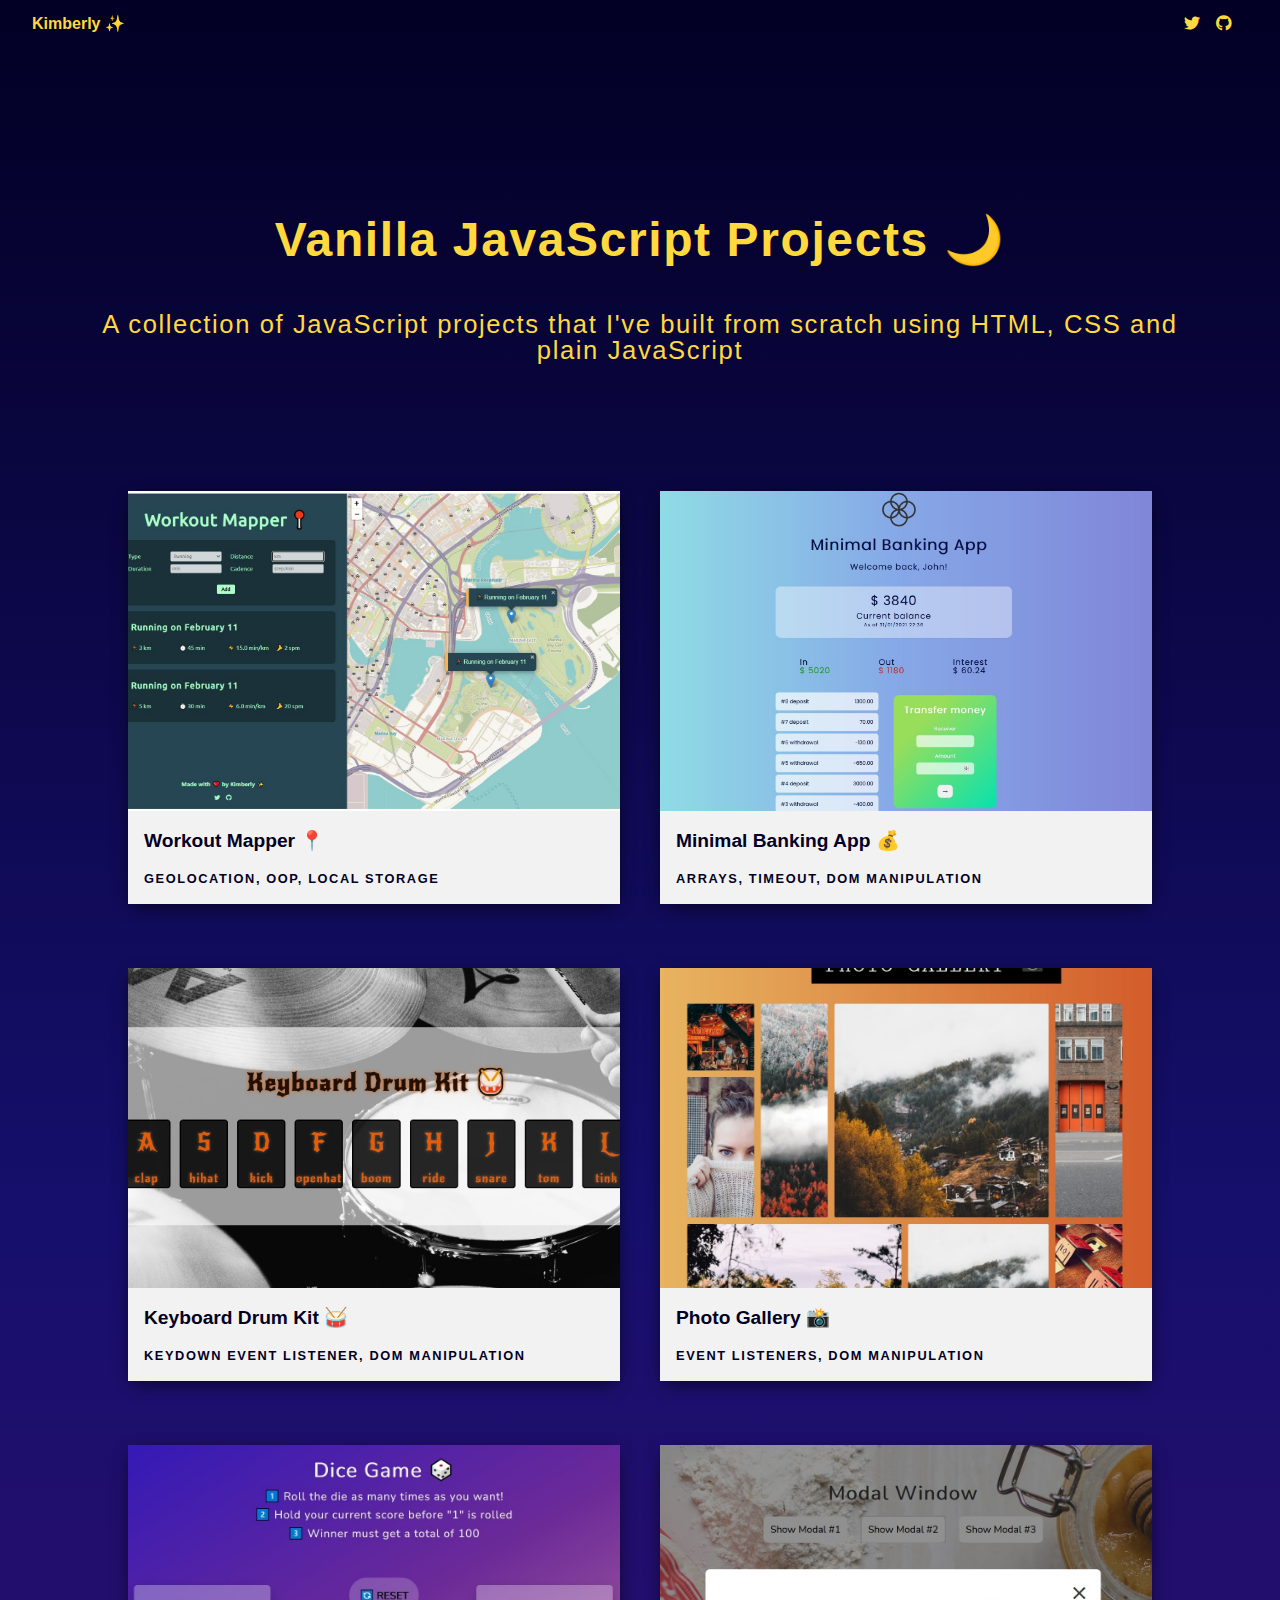
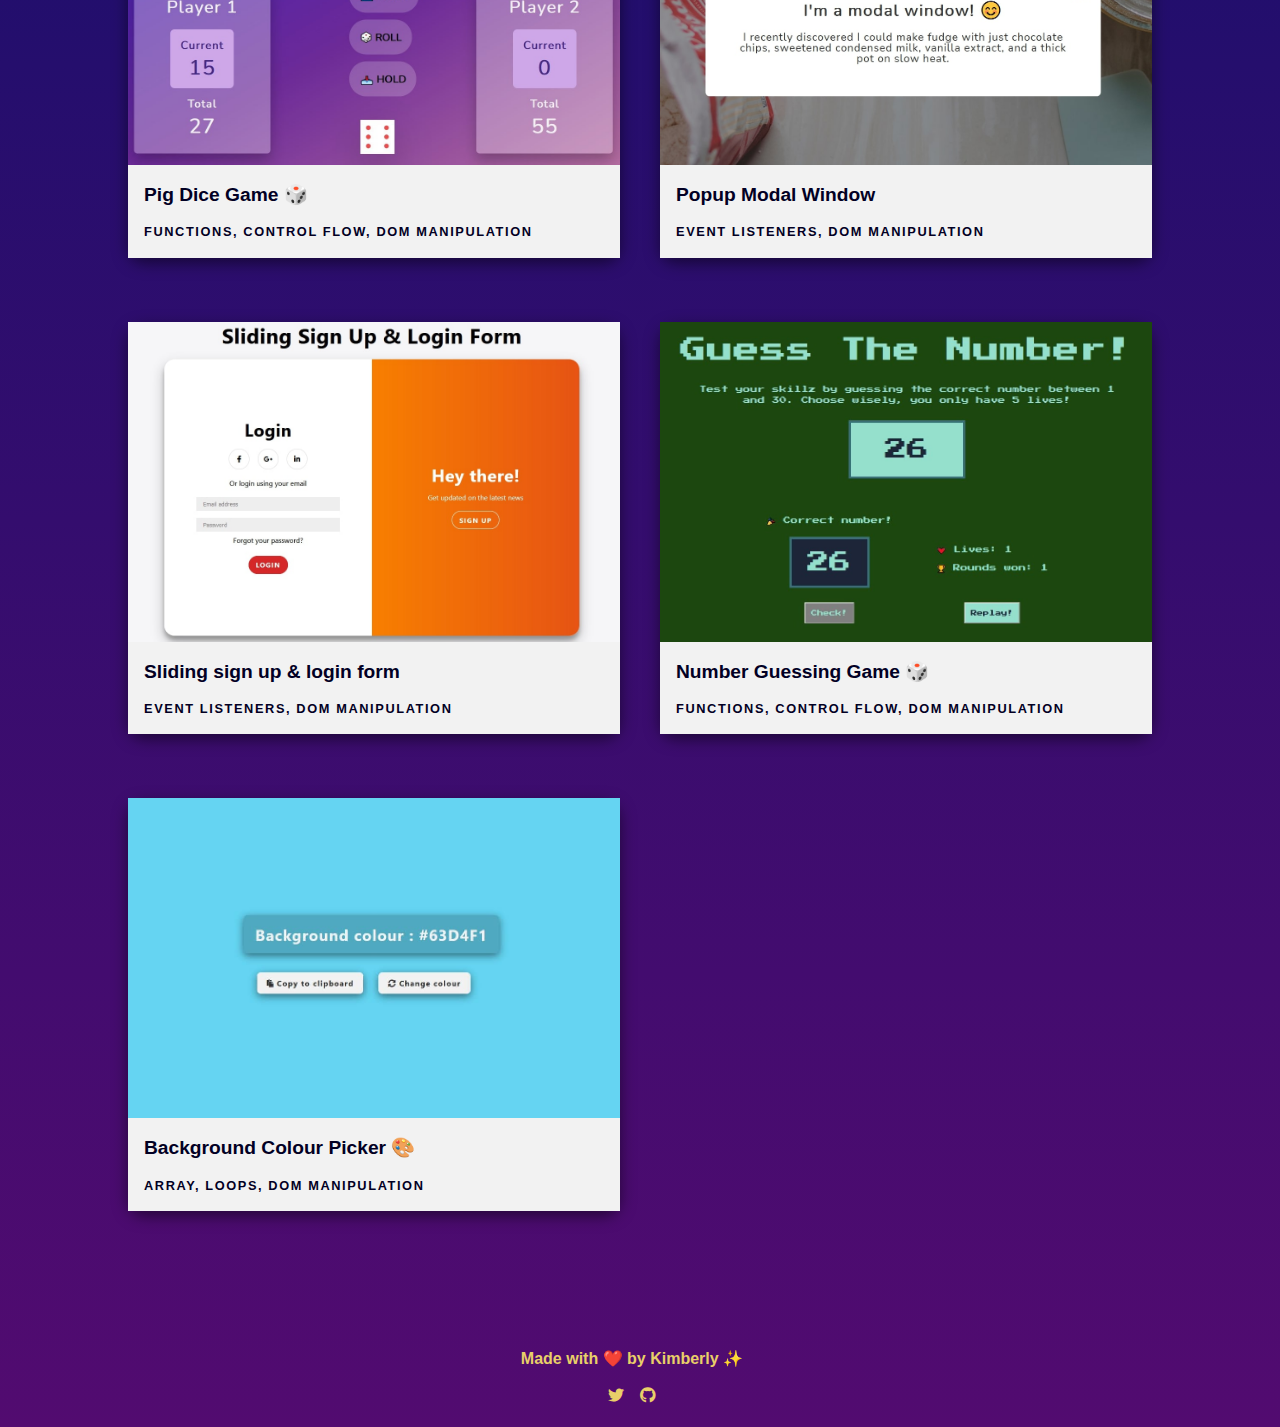
==== commit dc859684: "Adjust padding" ====
--- a/index.html
+++ b/index.html
@@ -79,13 +79,12 @@
       <section>
         <h1>Vanilla JavaScript Projects 🌙</h1>
         <p>
-          A collection of JavaScript projects that I've built using HTML, CSS
-          and plain JavaScript
+          A collection of JavaScript projects that I've built from scratch using
+          HTML, CSS and plain JavaScript
         </p>
       </section>
 
       <section>
-        <h2>Projects</h2>
         <ul class="project-list">
           <li class="project-item">
             <a href="/09-workout-mapper/">
--- a/00-assets/style.css
+++ b/00-assets/style.css
@@ -30,24 +30,20 @@
 }
 
 h1,
-h2,
 p {
   text-align: center;
   letter-spacing: 0.1rem;
   line-height: 1;
-  padding-bottom: 2rem;
 }
 
 h1 {
   font-size: 3rem;
-}
-
-h2 {
-  font-size: 2.5rem;
+  padding-bottom: 3rem;
 }
 
 p {
   font-size: 1.6rem;
+  padding: 0 2rem 5rem;
 }
 
 /*
@@ -63,7 +59,7 @@
   justify-content: center;
   align-items: center;
   flex-grow: 1;
-  padding: 4.5rem 0;
+  padding: 10.5rem 0 4.5rem;
 }
 
 main section {
@@ -77,7 +73,7 @@
   display: grid;
   grid-template-columns: repeat(auto-fit, minmax(min(23rem, 100%), 1fr));
   grid-template-rows: repeat(auto-fill, minmax(min(20rem, 100%), 1fr));
-  grid-gap: 2rem;
+  grid-gap: 4rem 2.5rem;
 }
 
 main .project-item figure {
